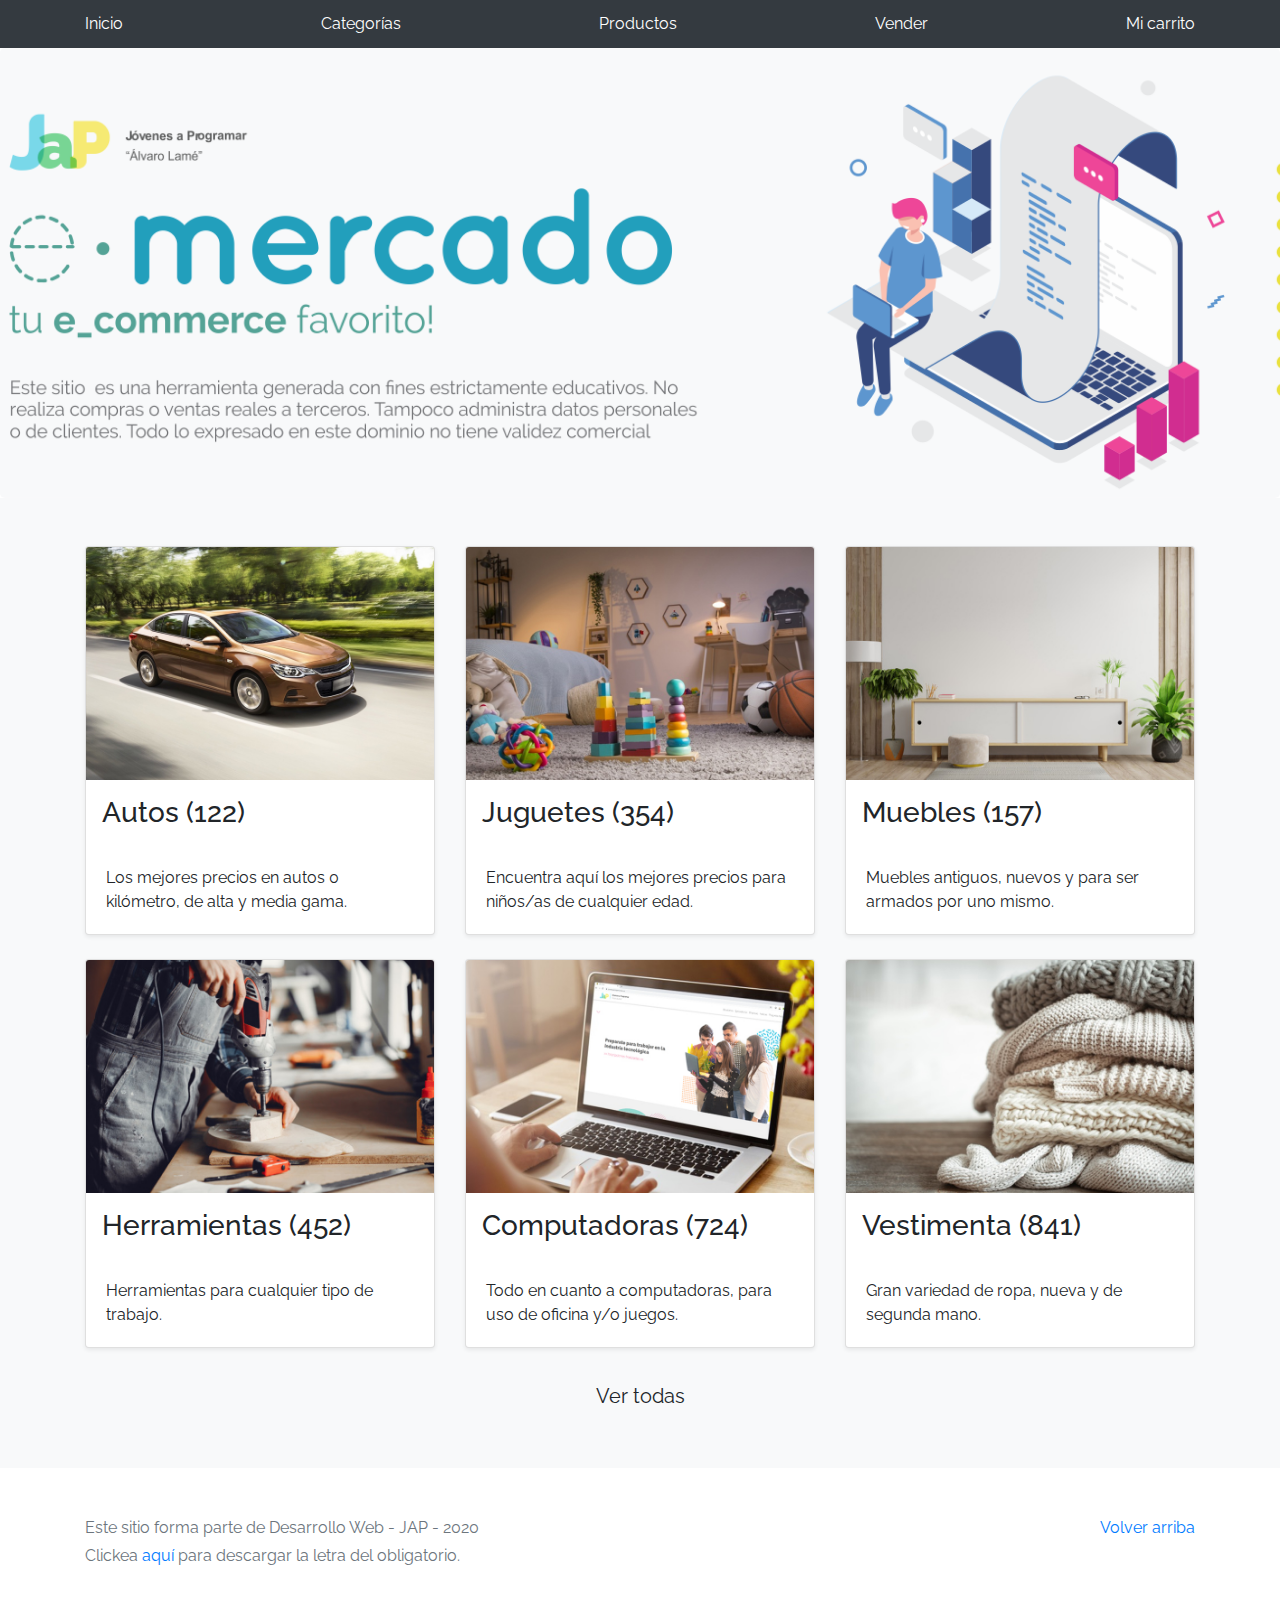
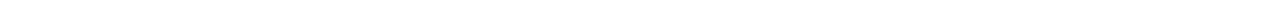
==== index.html @ 57ff6a8e "Primer commit" ====
<!DOCTYPE html>
<!-- saved from url=(0049)https://getbootstrap.com/docs/4.3/examples/album/ -->
<html lang="en">
  <head>
    <meta http-equiv="Content-Type" content="text/html; charset=UTF-8">
    <meta name="viewport" content="width=device-width, initial-scale=1, shrink-to-fit=no">
    <meta name="description" content="">
    <title>eMercado - Todo lo que busques está aquí</title>

    <link rel="canonical" href="https://getbootstrap.com/docs/4.3/examples/album/">
    <link href="https://fonts.googleapis.com/css?family=Raleway:300,300i,400,400i,700,700i,900,900i" rel="stylesheet">
    <!-- Bootstrap core CSS -->
    <link href="css/bootstrap.min.css" rel="stylesheet">
    <link href="css/styles.css" rel="stylesheet">
  </head>
  <body>
    <nav class="site-header sticky-top py-1 bg-dark">
      <div class="container d-flex flex-column flex-md-row justify-content-between">
        <a class="py-2 d-none d-md-inline-block" href="index.html">Inicio</a>
        <a class="py-2 d-none d-md-inline-block" href="categories.html">Categorías</a>
        <a class="py-2 d-none d-md-inline-block" href="products.html">Productos</a>
        <a class="py-2 d-none d-md-inline-block" href="sell.html">Vender</a>
        <a class="py-2 d-none d-md-inline-block" href="cart.html">Mi carrito</a>
      </div>
    </nav>
    <main role="main">
      <section class="jumbotron text-center">
        <div class="m-5">
          <h1></h1>
        </div>
      </section>
      <div class="album py-5 bg-light">
        <div class="container">
          <div class="row">
            <div class="col-md-4">
              <a href="categories.html" class="card mb-4 shadow-sm custom-card">
                <img class="bd-placeholder-img card-img-top"  src="img/cat1.jpg">
                <h3 class="m-3">Autos (122)</h3>
                <div class="card-body">
                  <p class="card-text">Los mejores precios en autos 0 kilómetro, de alta y media gama.</p>
                </div>
              </a>
            </div>
            <div class="col-md-4">
                <a href="categories.html" class="card mb-4 shadow-sm custom-card">
                  <img class="bd-placeholder-img card-img-top" src="img/cat2.jpg">
                  <h3 class="m-3">Juguetes (354)</h3>
                  <div class="card-body">
                    <p class="card-text">Encuentra aquí los mejores precios para niños/as de cualquier edad.</p>
                  </div>
                </a>
            </div>
            <div class="col-md-4">
                <a href="categories.html" class="card mb-4 shadow-sm custom-card">
                  <img class="bd-placeholder-img card-img-top" src="img/cat3.jpg">
                  <h3 class="m-3">Muebles (157)</h3>
                  <div class="card-body">
                    <p class="card-text">Muebles antiguos, nuevos y para ser armados por uno mismo.</p>
                  </div>
                </a>
            </div>
            <div class="col-md-4">
                <a href="categories.html" class="card mb-4 shadow-sm custom-card">
                  <img class="bd-placeholder-img card-img-top" src="img/cat4.jpg">
                  <h3 class="m-3">Herramientas (452)</h3>
                  <div class="card-body">
                    <p class="card-text">Herramientas para cualquier tipo de trabajo.</p>
                  </div>
                </a>
            </div>
            <div class="col-md-4">
                <a href="categories.html" class="card mb-4 shadow-sm custom-card">
                  <img class="bd-placeholder-img card-img-top" src="img/cat5.jpg">
                  <h3 class="m-3">Computadoras (724)</h3>
                  <div class="card-body">
                    <p class="card-text">Todo en cuanto a computadoras, para uso de oficina y/o juegos.</p>
                  </div>
                </a>
            </div>
            <div class="col-md-4">
                <a href="categories.html" class="card mb-4 shadow-sm custom-card">
                  <img class="bd-placeholder-img card-img-top" src="img/cat6.jpg">
                  <h3 class="m-3">Vestimenta (841)</h3>
                  <div class="card-body">
                    <p class="card-text">Gran variedad de ropa, nueva y de segunda mano.</p>
                  </div>
                </a>
            </div>
          </div>
          <div class="row">
              <a type="button" class="btn btn-light btn-lg btn-block" href="categories.html">Ver todas</a>
          </div>
        </div>
      </div>
    </main>
    <footer class="text-muted">
      <div class="container">
        <p class="float-right">
          <a href="#">Volver arriba</a>
        </p>
        <p>Este sitio forma parte de Desarrollo Web - JAP - 2020</p>
        <p>Clickea <a target="_blank" href="Letra.pdf">aquí</a> para descargar la letra del obligatorio.</p>
      </div>
    </footer>
    <script src="js/jquery-3.4.1.min.js"></script>
    <script src="js/bootstrap.bundle.min.js"></script>
    <script src="js/init.js"></script>
  </body>
</html>
---- css/styles.css ----
.jumbotron, .card-body, .container, .site-header{
    font-family: 'Raleway', serif !important;
}

.jumbotron .display-4{
    font-weight: bold;
}

.jumbotron {
  height: 50vh;
  padding: 5em inherit;
  margin-bottom: 0;
  background-color: #53C0FB;
  background: url('../img/cover_back.png');
  background-size: cover;
  background-position: center;
  background-repeat: no-repeat;
  color: black;
  font-weight: bold;
}

@media (min-width: 768px) {
  .jumbotron {
    padding-top: 6rem;
    padding-bottom: 6rem;
  }
}

.jumbotron p:last-child {
  margin-bottom: 0;
}

.jumbotron-heading {
  font-weight: 300;
}

.jumbotron .container {
  max-width: 40rem;
  background-color: rgba(255, 255, 255, 0.5);
  border-radius: 10px;
  text-shadow: 1px 1px 2px grey;
}

.jumbotron .lead{
  font-size: 38px;
}

footer {
  padding-top: 3rem;
  padding-bottom: 3rem;
}

footer p {
  margin-bottom: .25rem;
}

.site-header a {
  color: white;
  transition: ease-in-out color .15s;
}

.light-text {
  color: white;
}

.site-header .dropdown-menu a {
  color: black;
}

.dropzone{
  border: 2px dashed #0087F7;
  border-radius: 5px;
  background: white;
}

.alert{
  position: fixed;
  top:80px;
  width: 50%;
  left: 50%;
  transform: translate(-50%, 0);
}

.lds-ring {
  display: inline-block;
  position: relative;
  width: 64px;
  height: 64px;
  top:50%;
  left: 50%;
}
.lds-ring div {
  box-sizing: border-box;
  display: block;
  position: absolute;
  width: 51px;
  height: 51px;
  margin: 6px;
  border: 6px solid #fff;
  border-radius: 50%;
  animation: lds-ring 1.2s cubic-bezier(0.5, 0, 0.5, 1) infinite;
  border-color: #fff transparent transparent transparent;
}
.lds-ring div:nth-child(1) {
  animation-delay: -0.45s;
}
.lds-ring div:nth-child(2) {
  animation-delay: -0.3s;
}
.lds-ring div:nth-child(3) {
  animation-delay: -0.15s;
}
@keyframes lds-ring {
  0% {
    transform: rotate(0deg);
  }
  100% {
    transform: rotate(360deg);
  }
}

#spinner-wrapper{
  position: fixed;
  background-color: rgba(0,0,0,0.5);
  width:100%;
  height: 100%;
  top:0;
  left:0;
  z-index: 1021;
  display: none;
}

a.custom-card,
a.custom-card:hover {
  color: inherit;
  text-decoration: inherit;
}

.checked {
  color: orange;
}
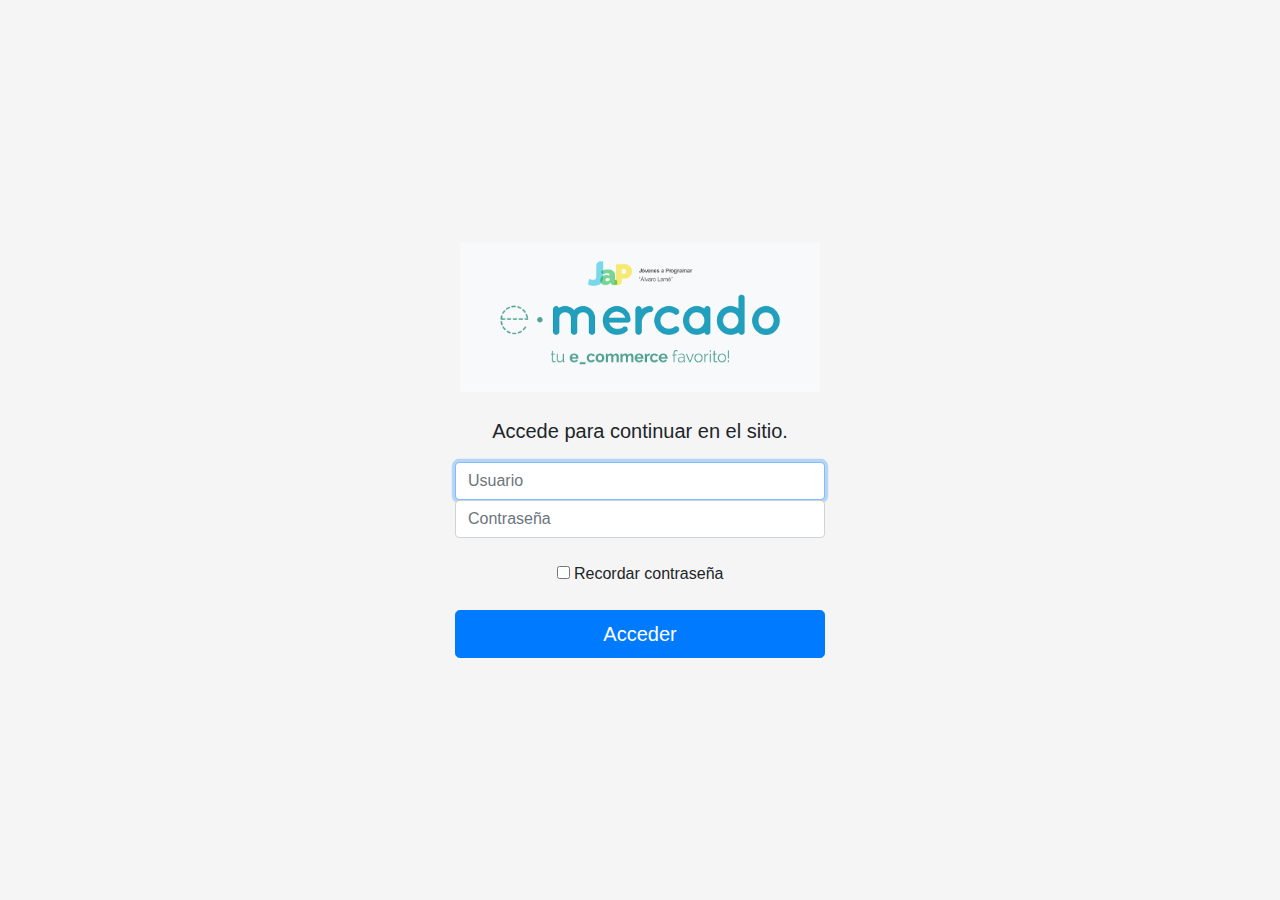
==== commit b876fbf4: "Entrega 2" ====
--- a/index.html
+++ b/index.html
@@ -6,6 +6,7 @@
     <meta name="viewport" content="width=device-width, initial-scale=1, shrink-to-fit=no">
     <meta name="description" content="">
     <title>eMercado - Todo lo que busques está aquí</title>
+    <script src="js/login.js"></script>
 
     <link rel="canonical" href="https://getbootstrap.com/docs/4.3/examples/album/">
     <link href="https://fonts.googleapis.com/css?family=Raleway:300,300i,400,400i,700,700i,900,900i" rel="stylesheet">
